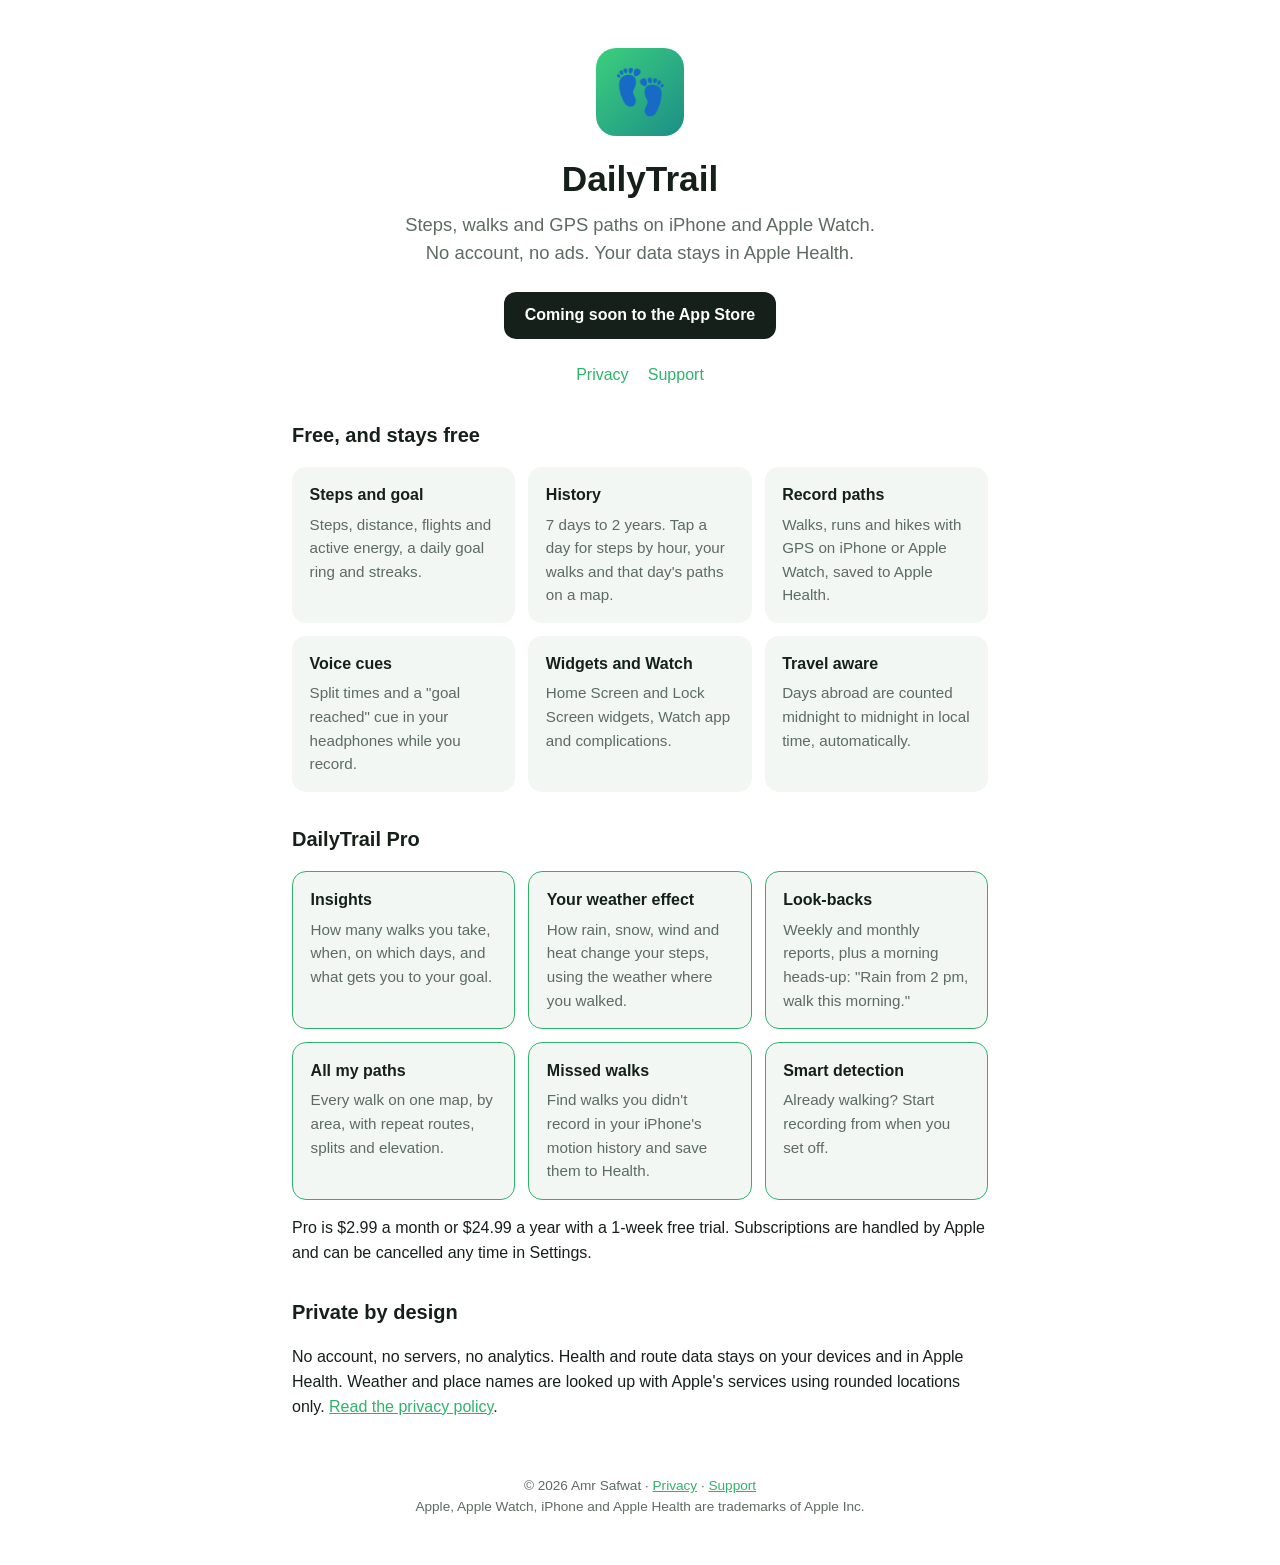
==== index.html @ b8160c15 "DailyTrail website: landing, privacy policy, support Co-authored-by: Cursor <cursoragent@cursor.com>" ====
<!DOCTYPE html>
<html lang="en">
<head>
  <meta charset="utf-8">
  <meta name="viewport" content="width=device-width, initial-scale=1">
  <title>DailyTrail – Pedometer &amp; GPS paths for iPhone and Apple Watch</title>
  <meta name="description" content="Free step counter and GPS path recorder for iPhone and Apple Watch. No account, no ads, your data stays in Apple Health.">
  <link rel="stylesheet" href="style.css">
</head>
<body>
  <header>
    <div class="icon" aria-hidden="true">👣</div>
    <h1>DailyTrail</h1>
    <p class="tagline">Steps, walks and GPS paths on iPhone and Apple Watch.<br>No account, no ads. Your data stays in Apple Health.</p>
    <!-- Replace with the App Store badge and link once the app is live. -->
    <span class="badge">Coming soon to the App Store</span>
    <nav><a href="privacy.html">Privacy</a><a href="support.html">Support</a></nav>
  </header>

  <main>
    <h2>Free, and stays free</h2>
    <div class="grid">
      <div class="card"><h3>Steps and goal</h3><p>Steps, distance, flights and active energy, a daily goal ring and streaks.</p></div>
      <div class="card"><h3>History</h3><p>7 days to 2 years. Tap a day for steps by hour, your walks and that day's paths on a map.</p></div>
      <div class="card"><h3>Record paths</h3><p>Walks, runs and hikes with GPS on iPhone or Apple Watch, saved to Apple Health.</p></div>
      <div class="card"><h3>Voice cues</h3><p>Split times and a "goal reached" cue in your headphones while you record.</p></div>
      <div class="card"><h3>Widgets and Watch</h3><p>Home Screen and Lock Screen widgets, Watch app and complications.</p></div>
      <div class="card"><h3>Travel aware</h3><p>Days abroad are counted midnight to midnight in local time, automatically.</p></div>
    </div>

    <h2>DailyTrail Pro</h2>
    <div class="grid">
      <div class="card pro"><h3>Insights</h3><p>How many walks you take, when, on which days, and what gets you to your goal.</p></div>
      <div class="card pro"><h3>Your weather effect</h3><p>How rain, snow, wind and heat change your steps, using the weather where you walked.</p></div>
      <div class="card pro"><h3>Look-backs</h3><p>Weekly and monthly reports, plus a morning heads-up: "Rain from 2 pm, walk this morning."</p></div>
      <div class="card pro"><h3>All my paths</h3><p>Every walk on one map, by area, with repeat routes, splits and elevation.</p></div>
      <div class="card pro"><h3>Missed walks</h3><p>Find walks you didn't record in your iPhone's motion history and save them to Health.</p></div>
      <div class="card pro"><h3>Smart detection</h3><p>Already walking? Start recording from when you set off.</p></div>
    </div>
    <p>Pro is $2.99 a month or $24.99 a year with a 1-week free trial. Subscriptions are handled by Apple and can be cancelled any time in Settings.</p>

    <h2>Private by design</h2>
    <p>No account, no servers, no analytics. Health and route data stays on your devices and in Apple Health. Weather and place names are looked up with Apple's services using rounded locations only. <a href="privacy.html">Read the privacy policy</a>.</p>
  </main>

  <footer>
    © 2026 Amr Safwat · <a href="privacy.html">Privacy</a> · <a href="support.html">Support</a><br>
    Apple, Apple Watch, iPhone and Apple Health are trademarks of Apple Inc.
  </footer>
</body>
</html>
---- style.css ----
:root {
  --green: #2fb36b;
  --ink: #16201a;
  --muted: #5d6b62;
  --card: #f3f7f4;
  color-scheme: light dark;
}
@media (prefers-color-scheme: dark) {
  :root { --ink: #eef3ef; --muted: #a3b1a8; --card: #1c2420; }
  body { background: #0f1512; }
}
* { box-sizing: border-box; }
body {
  margin: 0;
  font-family: -apple-system, BlinkMacSystemFont, "Segoe UI", sans-serif;
  line-height: 1.55;
  color: var(--ink);
}
main, header, footer { max-width: 46rem; margin: 0 auto; padding: 0 1.25rem; }
header { padding-top: 3rem; text-align: center; }
header .icon {
  width: 88px; height: 88px; border-radius: 20px; margin: 0 auto 1rem;
  background: linear-gradient(135deg, #3ccf7d, #1b8f87);
  display: grid; place-items: center; color: white; font-size: 44px;
}
h1 { font-size: 2.2rem; margin: 0.2rem 0; }
h2 { font-size: 1.25rem; margin-top: 2rem; }
.tagline { color: var(--muted); font-size: 1.15rem; margin: 0.25rem 0 1.5rem; }
.badge {
  display: inline-block; padding: 0.7rem 1.3rem; border-radius: 12px;
  background: var(--ink); color: white; text-decoration: none; font-weight: 600;
}
@media (prefers-color-scheme: dark) { .badge { color: #0f1512; } }
.grid { display: grid; grid-template-columns: repeat(auto-fit, minmax(13rem, 1fr)); gap: 0.8rem; }
.card { background: var(--card); border-radius: 14px; padding: 1rem 1.1rem; }
.card h3 { margin: 0 0 0.3rem; font-size: 1rem; }
.card p { margin: 0; color: var(--muted); font-size: 0.95rem; }
.pro { border: 1px solid var(--green); }
table { border-collapse: collapse; width: 100%; font-size: 0.92rem; }
th, td { text-align: left; padding: 0.5rem; border-bottom: 1px solid var(--card); vertical-align: top; }
nav { text-align: center; margin: 1.5rem 0 0; }
nav a { color: var(--green); margin: 0 0.6rem; text-decoration: none; }
footer { color: var(--muted); font-size: 0.85rem; padding: 2.5rem 1.25rem 3rem; text-align: center; }
a { color: var(--green); }
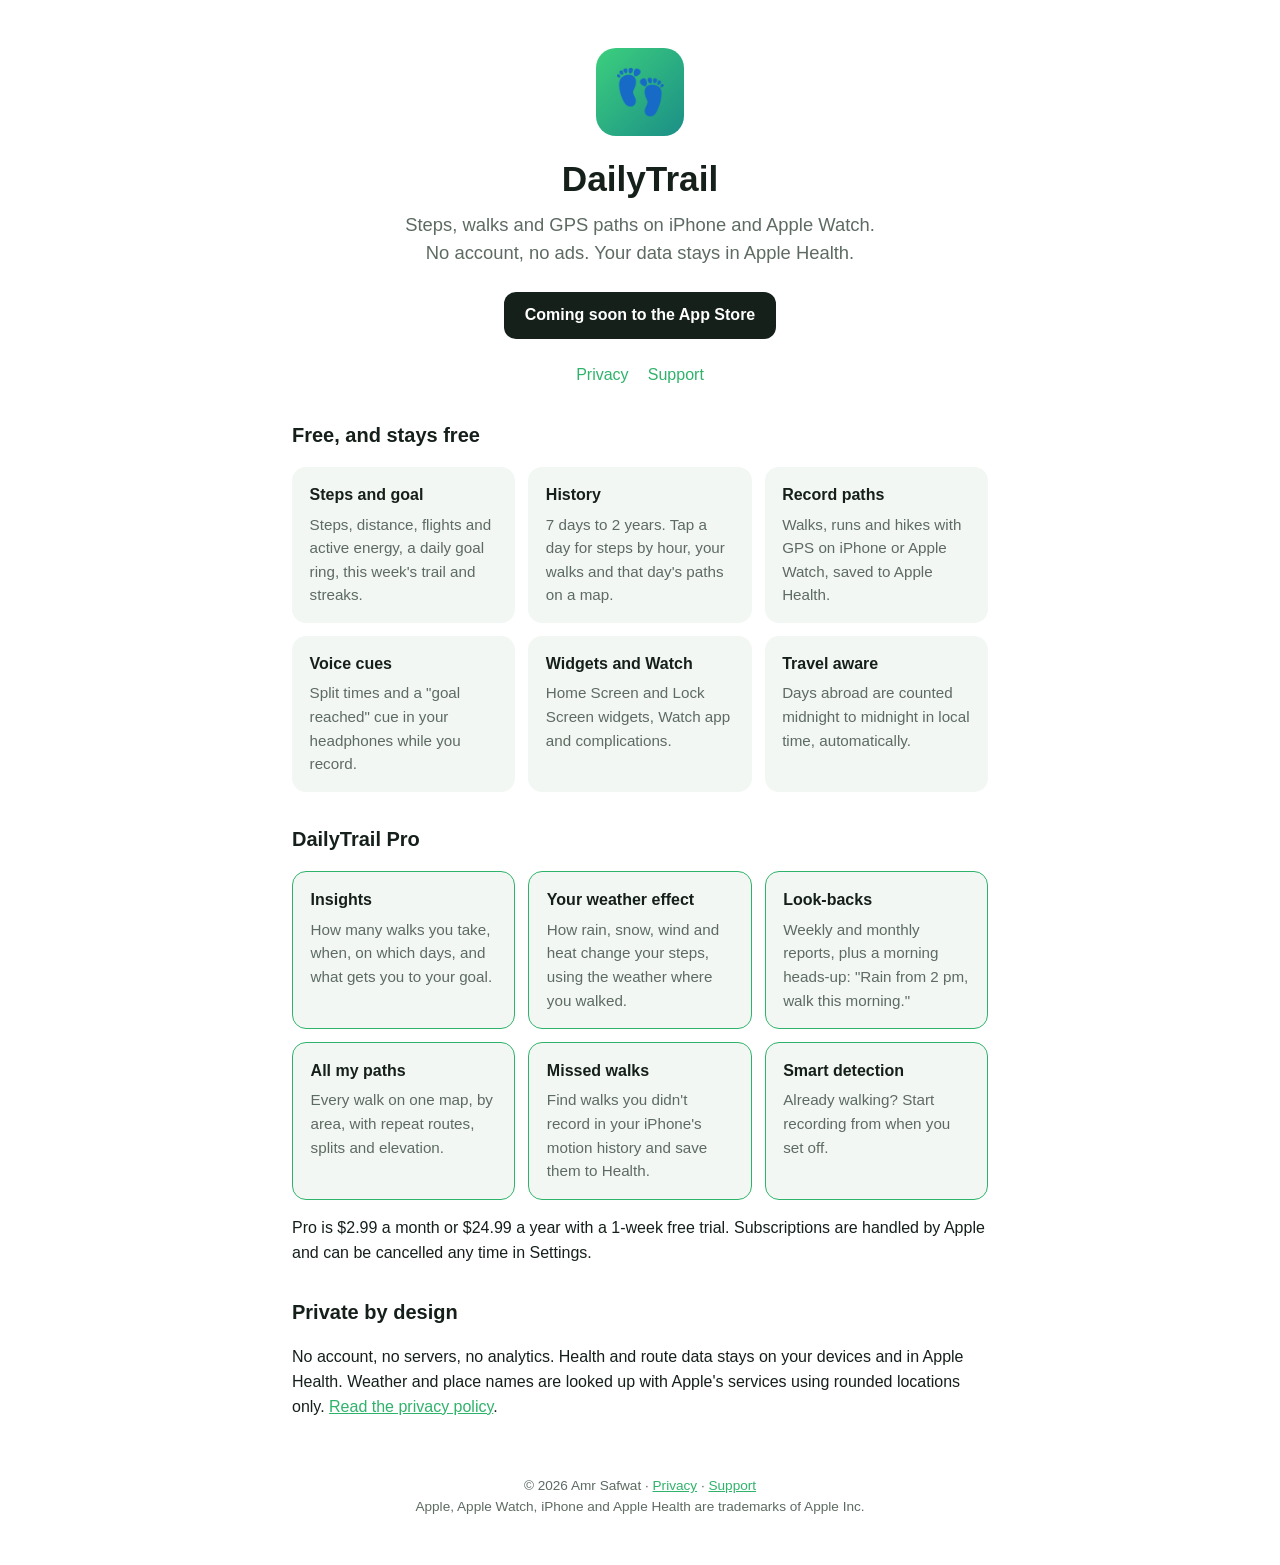
==== commit 8af97495: "Landing page: this week's trail on Today Co-authored-by: Cursor <cursoragent@cursor.com>" ====
--- a/index.html
+++ b/index.html
@@ -20,7 +20,7 @@
   <main>
     <h2>Free, and stays free</h2>
     <div class="grid">
-      <div class="card"><h3>Steps and goal</h3><p>Steps, distance, flights and active energy, a daily goal ring and streaks.</p></div>
+      <div class="card"><h3>Steps and goal</h3><p>Steps, distance, flights and active energy, a daily goal ring, this week's trail and streaks.</p></div>
       <div class="card"><h3>History</h3><p>7 days to 2 years. Tap a day for steps by hour, your walks and that day's paths on a map.</p></div>
       <div class="card"><h3>Record paths</h3><p>Walks, runs and hikes with GPS on iPhone or Apple Watch, saved to Apple Health.</p></div>
       <div class="card"><h3>Voice cues</h3><p>Split times and a "goal reached" cue in your headphones while you record.</p></div>
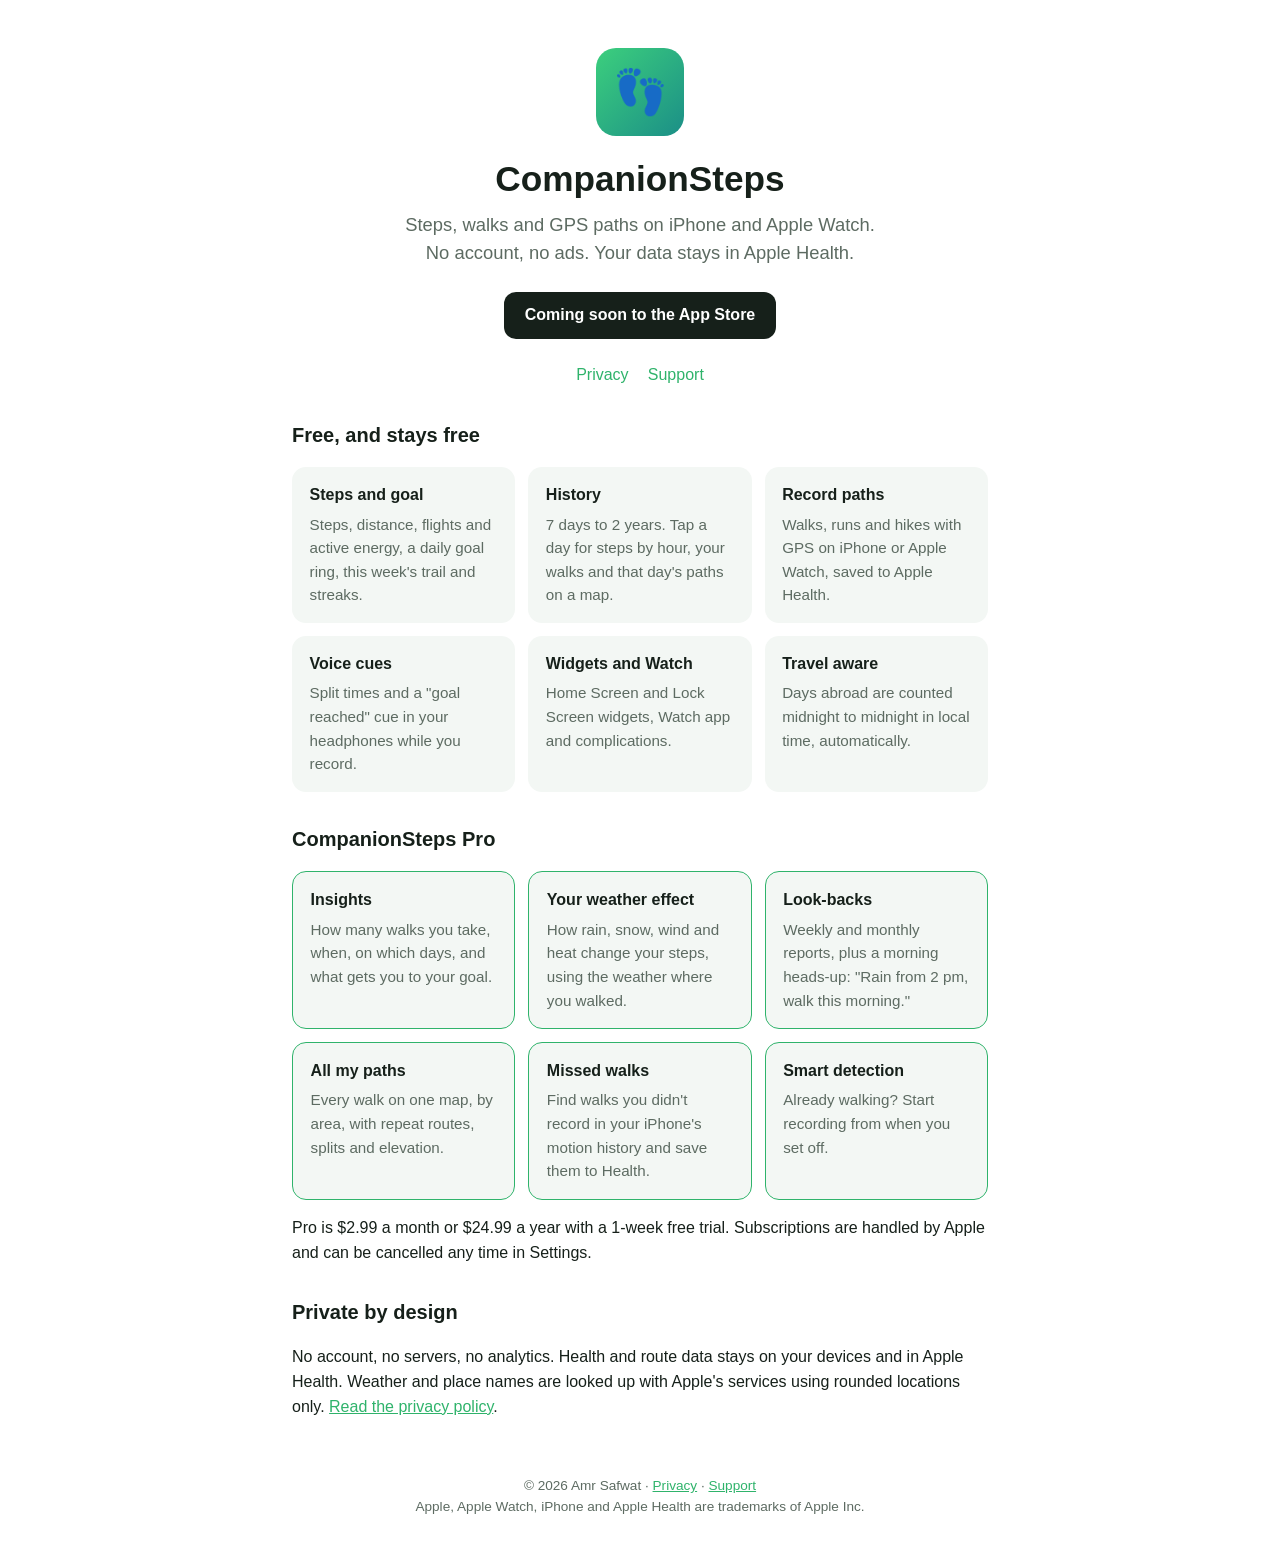
==== commit 46c41095: "Rename the public site to CompanionSteps. Matches the App Store listing; the GitHub Pages URL is unc" ====
--- a/index.html
+++ b/index.html
@@ -3,14 +3,14 @@
 <head>
   <meta charset="utf-8">
   <meta name="viewport" content="width=device-width, initial-scale=1">
-  <title>DailyTrail – Pedometer &amp; GPS paths for iPhone and Apple Watch</title>
+  <title>CompanionSteps – Pedometer &amp; GPS paths for iPhone and Apple Watch</title>
   <meta name="description" content="Free step counter and GPS path recorder for iPhone and Apple Watch. No account, no ads, your data stays in Apple Health.">
   <link rel="stylesheet" href="style.css">
 </head>
 <body>
   <header>
     <div class="icon" aria-hidden="true">👣</div>
-    <h1>DailyTrail</h1>
+    <h1>CompanionSteps</h1>
     <p class="tagline">Steps, walks and GPS paths on iPhone and Apple Watch.<br>No account, no ads. Your data stays in Apple Health.</p>
     <!-- Replace with the App Store badge and link once the app is live. -->
     <span class="badge">Coming soon to the App Store</span>
@@ -28,7 +28,7 @@
       <div class="card"><h3>Travel aware</h3><p>Days abroad are counted midnight to midnight in local time, automatically.</p></div>
     </div>
 
-    <h2>DailyTrail Pro</h2>
+    <h2>CompanionSteps Pro</h2>
     <div class="grid">
       <div class="card pro"><h3>Insights</h3><p>How many walks you take, when, on which days, and what gets you to your goal.</p></div>
       <div class="card pro"><h3>Your weather effect</h3><p>How rain, snow, wind and heat change your steps, using the weather where you walked.</p></div>
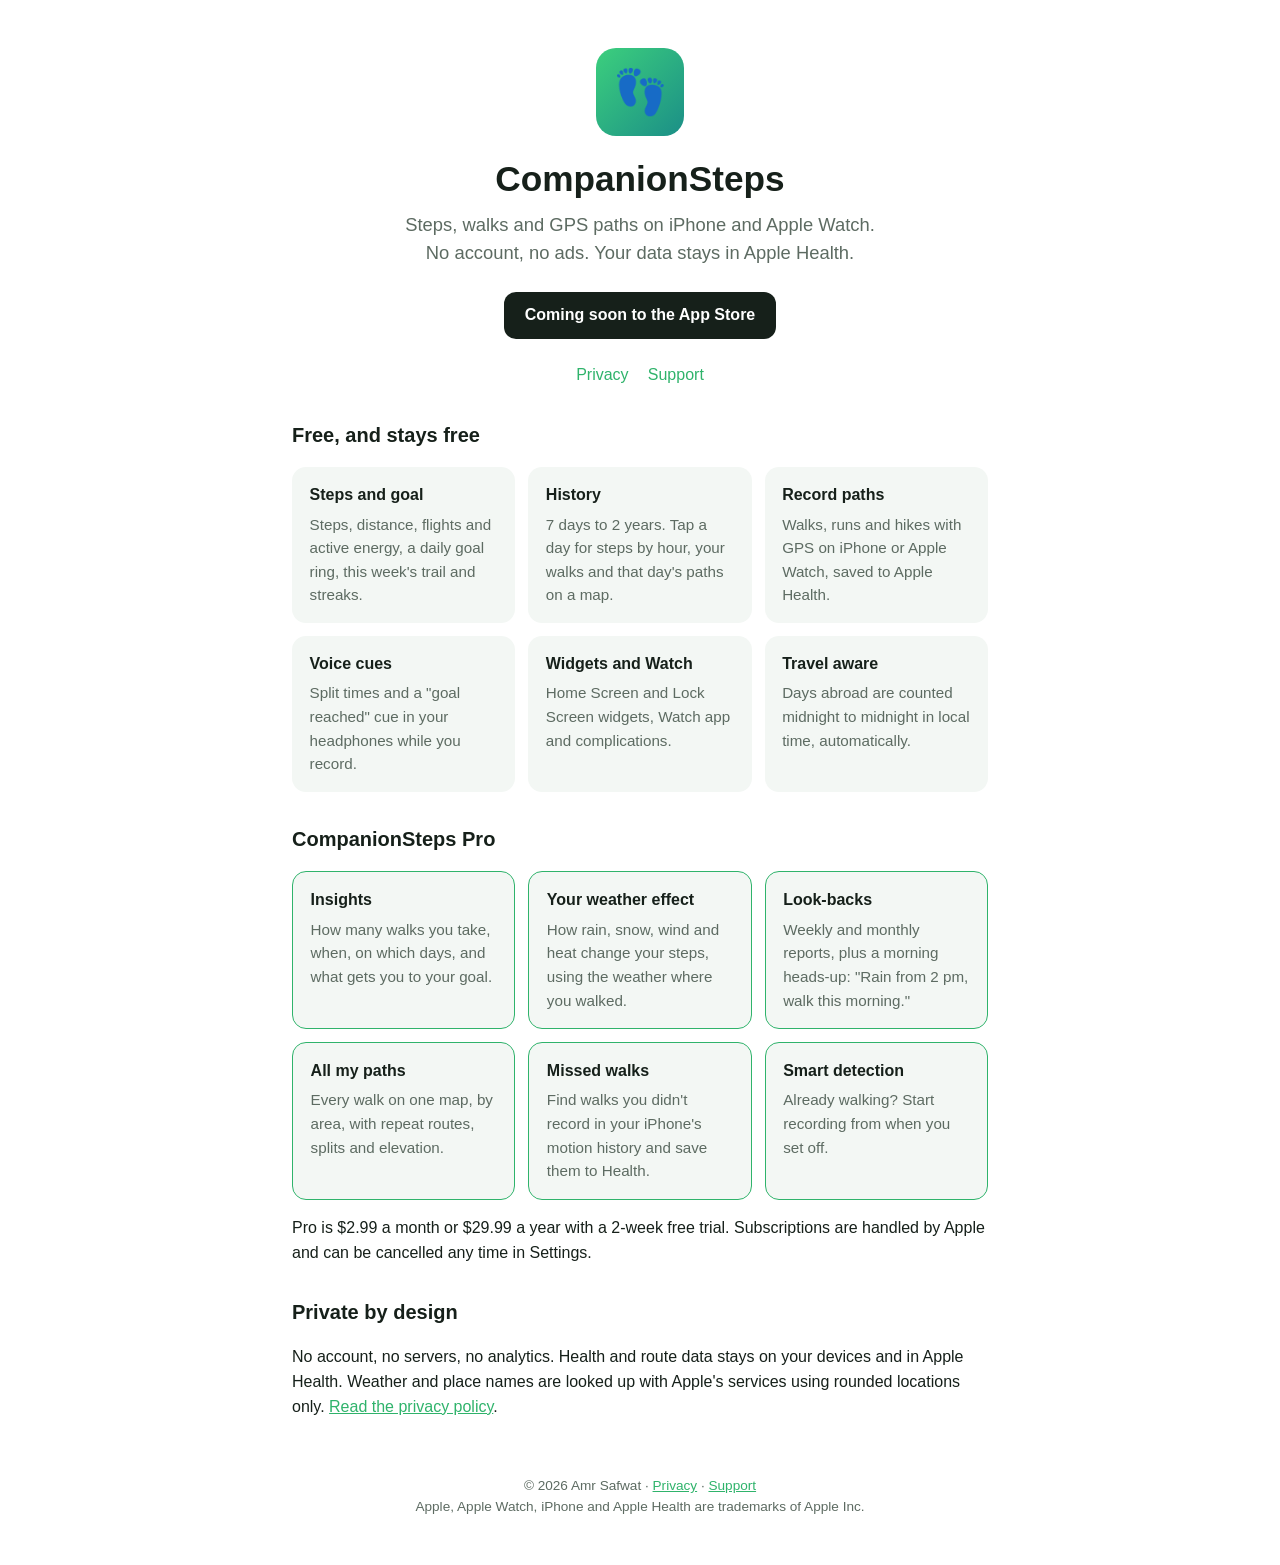
==== commit 114131be: "Add support@geomadar.com and the current Pro price to the public pages. App Store Connect will use t" ====
--- a/index.html
+++ b/index.html
@@ -37,7 +37,7 @@
       <div class="card pro"><h3>Missed walks</h3><p>Find walks you didn't record in your iPhone's motion history and save them to Health.</p></div>
       <div class="card pro"><h3>Smart detection</h3><p>Already walking? Start recording from when you set off.</p></div>
     </div>
-    <p>Pro is $2.99 a month or $24.99 a year with a 1-week free trial. Subscriptions are handled by Apple and can be cancelled any time in Settings.</p>
+    <p>Pro is $2.99 a month or $29.99 a year with a 2-week free trial. Subscriptions are handled by Apple and can be cancelled any time in Settings.</p>
 
     <h2>Private by design</h2>
     <p>No account, no servers, no analytics. Health and route data stays on your devices and in Apple Health. Weather and place names are looked up with Apple's services using rounded locations only. <a href="privacy.html">Read the privacy policy</a>.</p>
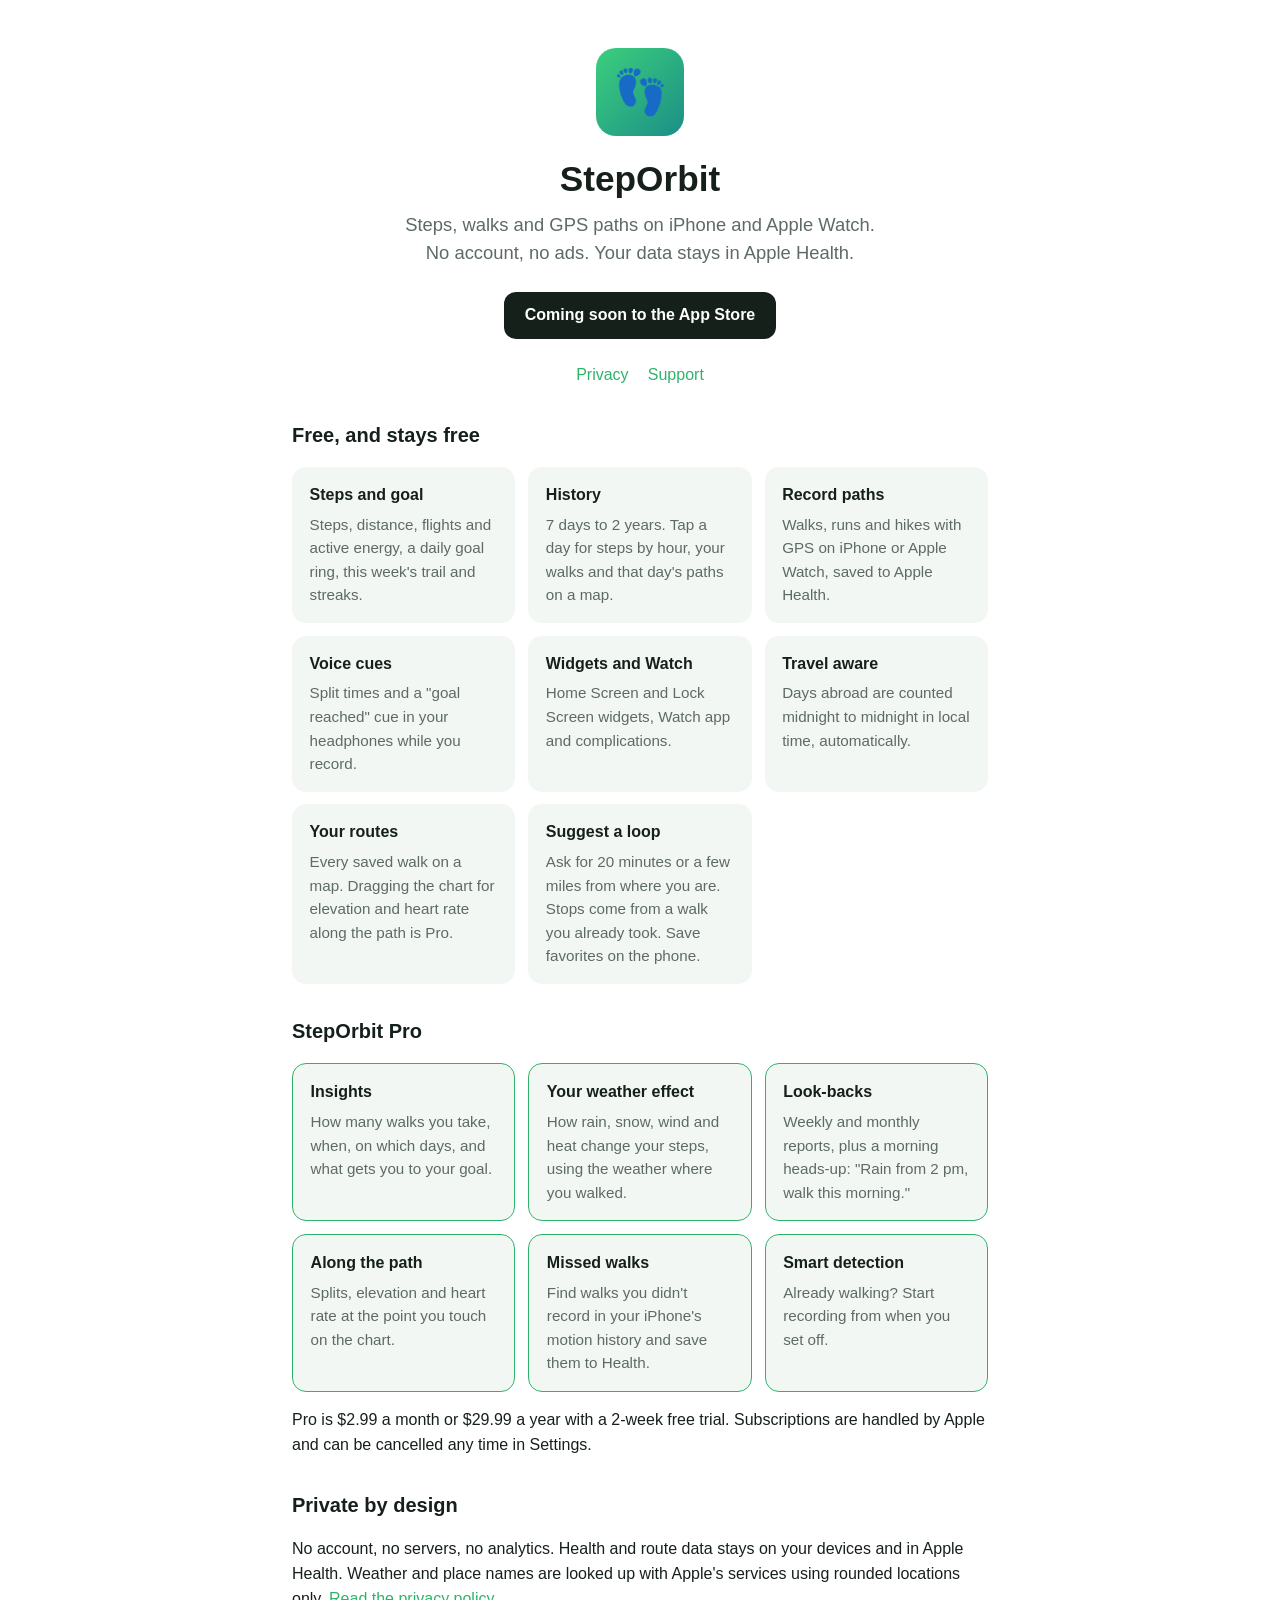
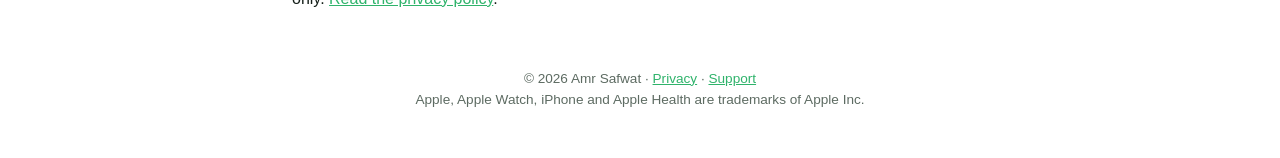
==== commit ec19e271: "Rename the public site to StepOrbit. Co-authored-by: Cursor <cursoragent@cursor.com>" ====
--- a/index.html
+++ b/index.html
@@ -3,14 +3,14 @@
 <head>
   <meta charset="utf-8">
   <meta name="viewport" content="width=device-width, initial-scale=1">
-  <title>CompanionSteps – Pedometer &amp; GPS paths for iPhone and Apple Watch</title>
+  <title>StepOrbit – Pedometer &amp; GPS paths for iPhone and Apple Watch</title>
   <meta name="description" content="Free step counter and GPS path recorder for iPhone and Apple Watch. No account, no ads, your data stays in Apple Health.">
   <link rel="stylesheet" href="style.css">
 </head>
 <body>
   <header>
     <div class="icon" aria-hidden="true">👣</div>
-    <h1>CompanionSteps</h1>
+    <h1>StepOrbit</h1>
     <p class="tagline">Steps, walks and GPS paths on iPhone and Apple Watch.<br>No account, no ads. Your data stays in Apple Health.</p>
     <!-- Replace with the App Store badge and link once the app is live. -->
     <span class="badge">Coming soon to the App Store</span>
@@ -26,14 +26,16 @@
       <div class="card"><h3>Voice cues</h3><p>Split times and a "goal reached" cue in your headphones while you record.</p></div>
       <div class="card"><h3>Widgets and Watch</h3><p>Home Screen and Lock Screen widgets, Watch app and complications.</p></div>
       <div class="card"><h3>Travel aware</h3><p>Days abroad are counted midnight to midnight in local time, automatically.</p></div>
+      <div class="card"><h3>Your routes</h3><p>Every saved walk on a map. Dragging the chart for elevation and heart rate along the path is Pro.</p></div>
+      <div class="card"><h3>Suggest a loop</h3><p>Ask for 20 minutes or a few miles from where you are. Stops come from a walk you already took. Save favorites on the phone.</p></div>
     </div>
 
-    <h2>CompanionSteps Pro</h2>
+    <h2>StepOrbit Pro</h2>
     <div class="grid">
       <div class="card pro"><h3>Insights</h3><p>How many walks you take, when, on which days, and what gets you to your goal.</p></div>
       <div class="card pro"><h3>Your weather effect</h3><p>How rain, snow, wind and heat change your steps, using the weather where you walked.</p></div>
       <div class="card pro"><h3>Look-backs</h3><p>Weekly and monthly reports, plus a morning heads-up: "Rain from 2 pm, walk this morning."</p></div>
-      <div class="card pro"><h3>All my paths</h3><p>Every walk on one map, by area, with repeat routes, splits and elevation.</p></div>
+      <div class="card pro"><h3>Along the path</h3><p>Splits, elevation and heart rate at the point you touch on the chart.</p></div>
       <div class="card pro"><h3>Missed walks</h3><p>Find walks you didn't record in your iPhone's motion history and save them to Health.</p></div>
       <div class="card pro"><h3>Smart detection</h3><p>Already walking? Start recording from when you set off.</p></div>
     </div>
